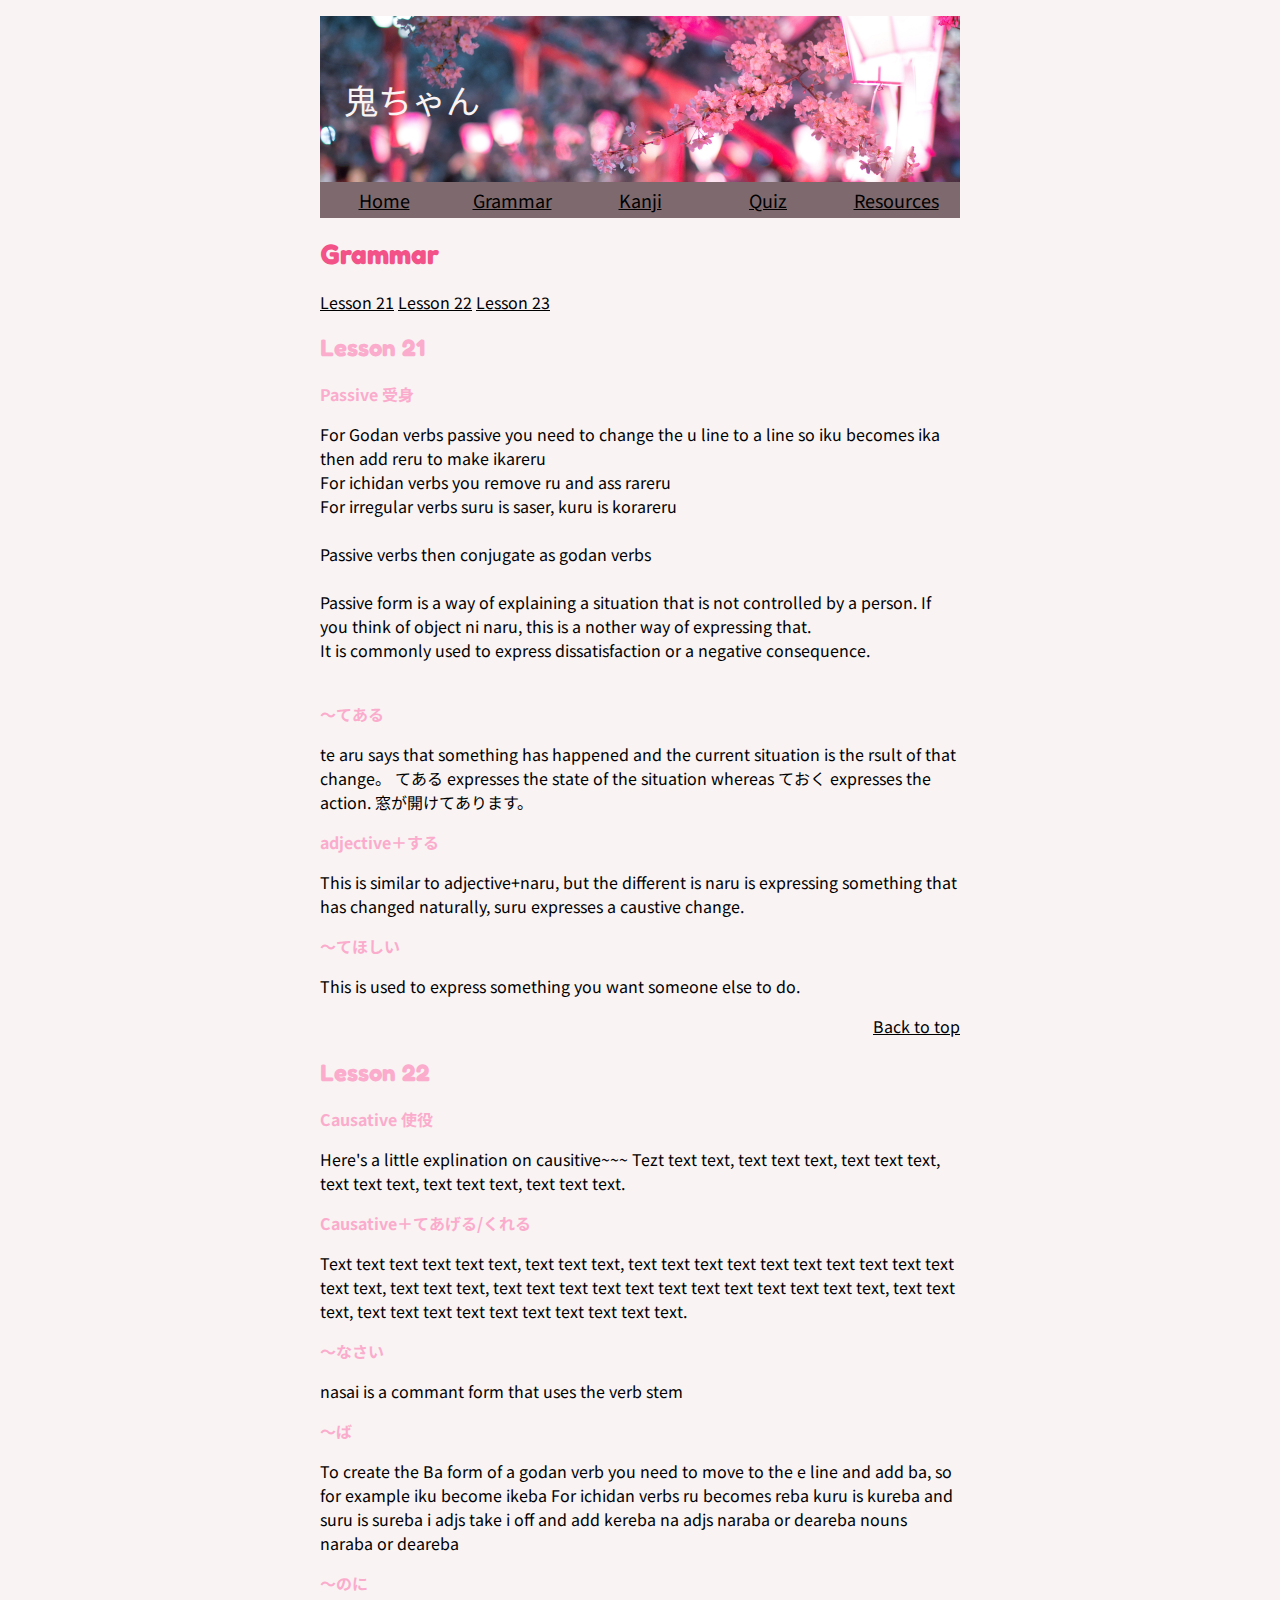
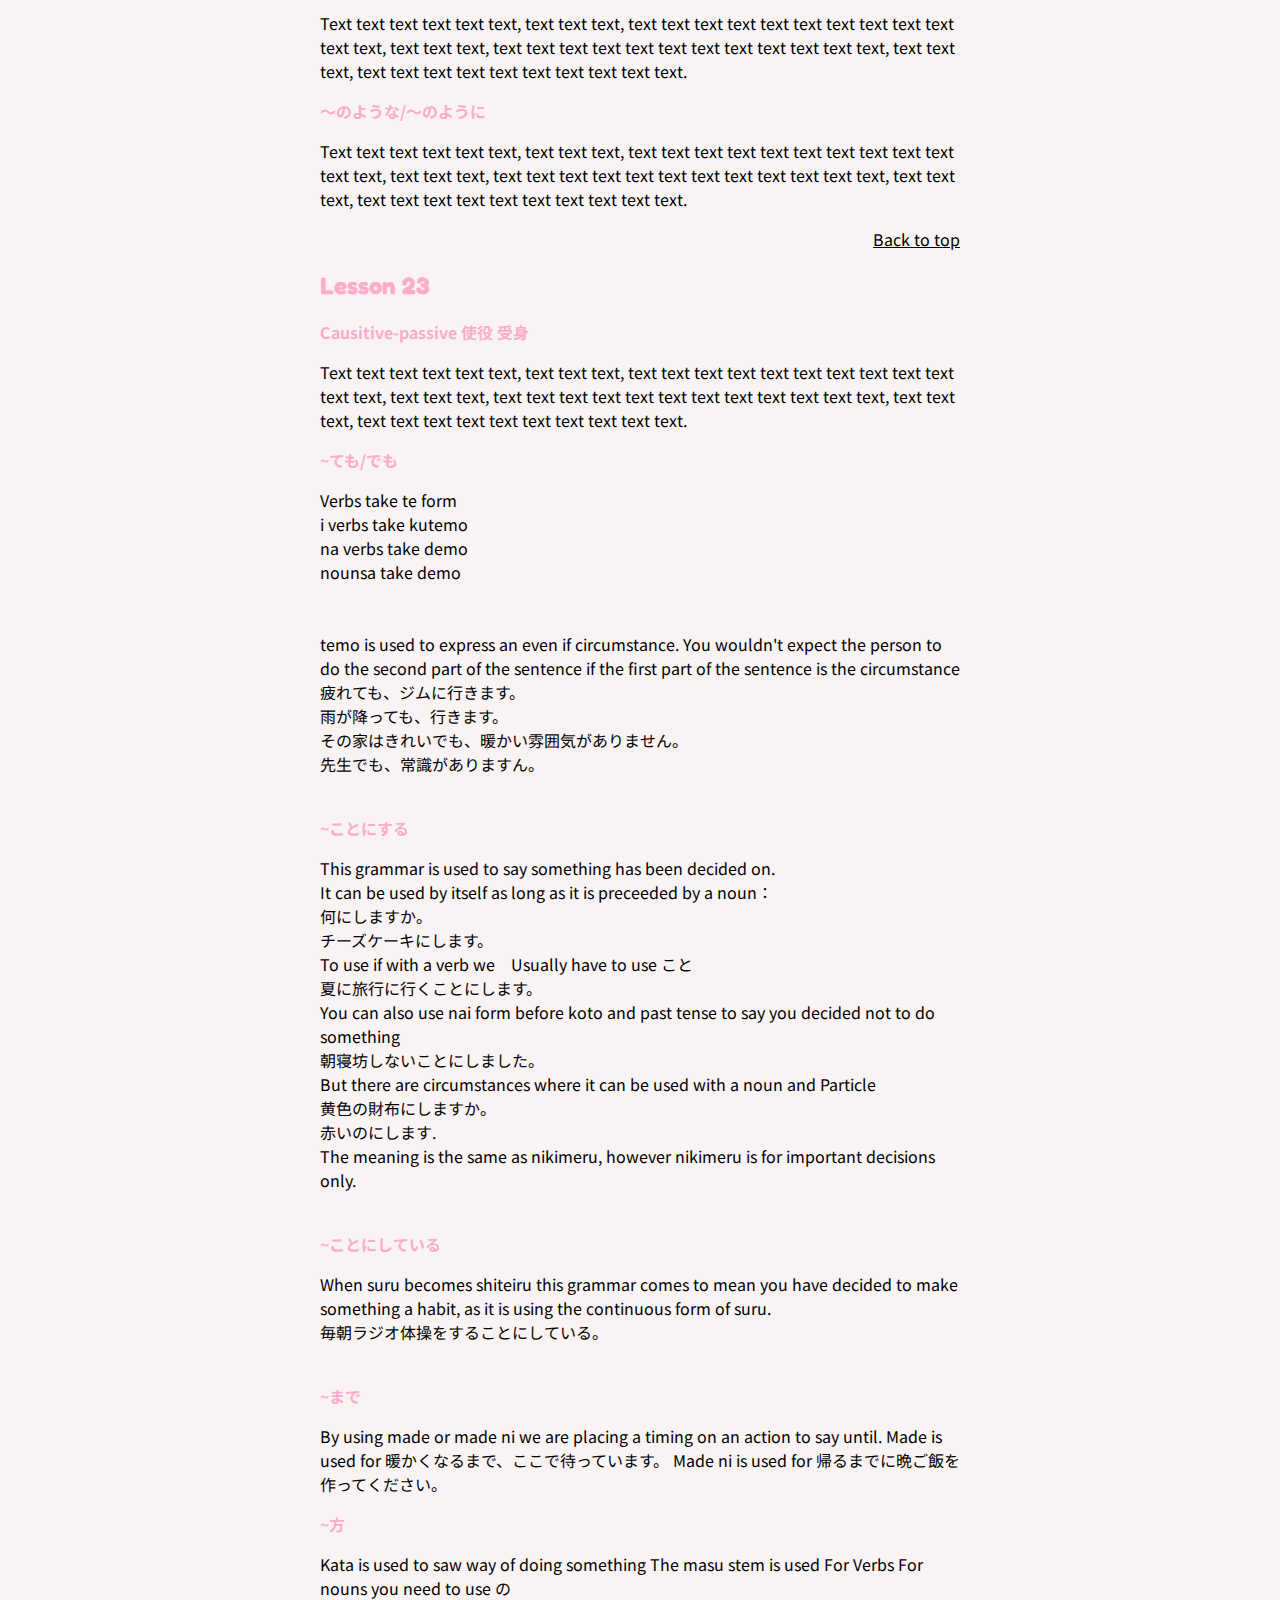
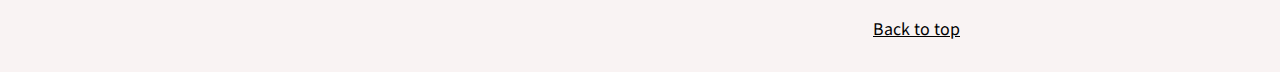
==== grammar.html @ ef345e95 "Add files via upload" ====
<!DOCTYPE html>
<html lang="en">

<head>
    <meta charset="UTF-8">
    <title>Oni-Chan</title>
    <link rel="stylesheet" type="text/css" href="main.css">
</head>

<body>

    <div class="container">
        <div class="header">&nbsp;&nbsp; 鬼ちゃん</div>
        <div class="navi">
            <div class="box box1"><a href="index.html">Home</a></div>
            <div class="box box2"><a href="grammar.html">Grammar</a></div>
            <div class="box box3"><a href="kanji.html">Kanji</a></div>
            <div class="box box4"><a href="quiz.html">Quiz</a></div>
            <div class="box box5"><a href="resources.html">Resources</a></div>
        </div>
        <div class="content">
            <a id="top">
                <p></p>
                <h1>Grammar</h1>
                </p>
            </a>
            <a href="#lesson_21">Lesson 21</a>
            <a href="#lesson_22">Lesson 22</a>
            <a href="#lesson_23">Lesson 23</a>
            <a id="lesson_21">
                <p>
                    <h2>Lesson 21</h2>
                </p>
            </a>
            <p>
            <h3>Passive 受身</h3>
For Godan verbs passive you need to change the u line to a line so iku becomes ika then add reru to make ikareru<br>
For ichidan verbs you remove ru and ass rareru<br>
For irregular verbs suru is saser, kuru is korareru<br>
<br>
Passive verbs then conjugate as godan verbs<br>
<br>
Passive form is a way of explaining a situation that is not controlled by a person. If you think of object ni naru, this is a nother way of expressing that. <br>

It is commonly used to express dissatisfaction or a negative consequence. 
<br>

            <br>
            </p>
            <p>
            <h3>～てある</h3>
te aru says that something has happened and the current situation is the rsult of that change。
てある expresses the state of the situation whereas ておく expresses the action. 
窓が開けてあります。
            <br>
            </p>
            <p>
            <h3>adjective＋する</h3>
This is similar to adjective+naru, but the different is naru is expressing something that has changed naturally, suru expresses a caustive change. 
            <br>
            </p>
            <p>
            <h3>～てほしい</h3>
This is used to express something you want someone else to do. 

            <br>
            </p>
            <a href="#top">
                <p style="text-align:right;">Back to top</p>
            </a>


            <a id="lesson_22">
                <p>
                    <h2>Lesson 22</h2>
                </p>
            </a>
            <p>
            <h3>Causative 使役</h3>
            Here's a little explination on causitive~~~ Tezt text text, text text text, text text text, text text text,
            text text text, text text text.<br></p>
            <p>
            <h3>Causative＋てあげる/くれる</h3>
            Text text text text text text, text text text, text text text text text text text text text text text text,
            text text text, text text text text text text text text text text text text, text text text, text text text
            text text text text text text text.
            <br>
            </p>
            <p>
            <h3>～なさい</h3>
nasai is a commant form that uses the verb stem
            <br>
            </p>
            <p>
            <h3>～ば</h3>
To create the Ba form of a godan verb you need to move to the e line and add ba, so for example iku become ikeba
For ichidan verbs ru becomes reba
kuru is kureba and suru is sureba
i adjs take i off and add kereba
na adjs naraba or deareba
nouns naraba or deareba


            <br>
            </p>
            <p>
            <h3>～のに</h3>
            Text text text text text text, text text text, text text text text text text text text text text text text,
            text text text, text text text text text text text text text text text text, text text text, text text text
            text text text text text text text.
            <br>
            </p>
            <p>
            <h3>～のような/～のように</h3>
            Text text text text text text, text text text, text text text text text text text text text text text text,
            text text text, text text text text text text text text text text text text, text text text, text text text
            text text text text text text text.
            <br>
            </p>
            <a href="#top">
                <p style="text-align:right;">Back to top</p>
            </a>

            <a id="lesson_23">
                <p>
                    <h2>Lesson 23</h2>
                </p>
            </a>
            <p>
            <h3>Causitive-passive 使役 受身</h3>
            Text text text text text text, text text text, text text text text text text text text text text text text,
            text text text, text text text text text text text text text text text text, text text text, text text text
            text text text text text text text.
            <br>
            </p>
            <p>
            <h3>~ても/でも</h3>
Verbs take te form<br>
i verbs take kutemo<br>
na verbs take demo<br>
nounsa take demo<br>
<br><br>
temo is used to express an even if circumstance. You wouldn't expect the person to do the second part of the sentence if the first part of the sentence is the circumstance<br>
疲れても、ジムに行きます。<br>
雨が降っても、行きます。<br>
その家はきれいでも、暖かい雰囲気がありません。<br>
先生でも、常識がありますん。<br>


            <br>
            </p>
            <p>
            <h3>~ことにする</h3>
This grammar is used to say something has been decided on.<br>
It can be used by itself as long as it is preceeded by a noun：<br>
何にしますか。<br>
チーズケーキにします。<br>
To use if with a verb we　Usually have to use こと<br>
夏に旅行に行くことにします。<br>
You can also use nai form before koto and past tense to say you decided not to do something<br>
朝寝坊しないことにしました。<br>
But there are circumstances where it can be used with a noun and Particle<br>
黄色の財布にしますか。<br>
赤いのにします.<br>
The meaning is the same as nikimeru, however nikimeru is for important decisions only.<br>


            <br>
            </p>
            <p>
            <h3>~ことにしている</h3>
When suru becomes shiteiru this grammar comes to mean you have decided to make something a habit, as it is using the continuous form of suru. <br>
毎朝ラジオ体操をすることにしている。<br>
            <br>
            </p>
            <p>
            <h3>~まで</h3>
By using made or made ni we are placing a timing on an action to say until.
Made is used for
暖かくなるまで、ここで待っています。
Made ni is used for
帰るまでに晩ご飯を作ってください。
            <br>
            </p>
            <p>
            <h3>~方</h3>
Kata is used to saw way of doing something
The masu stem is used For Verbs
For nouns you need to use の

            <br>
            </p>
            <a href="#top">
                <p style="text-align:right;">Back to top</p>
            </a>


        </div>



</body>

</html>
---- main.css ----
@import url("https://fonts.googleapis.com/css2?family=Noto+Sans+JP:wght@100&display=swap");
@import url("https://fonts.googleapis.com/css2?family=Fredoka+One&display=swap");
body {
  font-family: "Noto Sans JP", sans-serif;
  margin: auto;
  width: 50%;
  padding: 1em;
}

.wrapper {
  display: flex;
  flex-flow: row wrap;
  font-weight: bold;
}

.wrapper > * {
  padding: 10px;
  flex: 5 100%;
}

.header {
  display: flex;
  color: #f9f3f3;
  font-size: 34px;
  font-family: "Noto Sans JP", sans-serif;
  text-align: left;
  height: 166px;
  width: 100%;
  font-size: 34px;
  background-image: url("header.jpg");
  background-position: center;
  background-repeat: no-repeat;
  background-size: cover;
  align-items: center;
  min-width: 500px;
}

.navi {
  display: flex;
  min-width: 500px;
}

.container {
  display: flex;
  flex-direction: column;
  min-width: 500px;
}

/* .content {;} */
.box {
  color: #f9f3f3;
  font-size: 18px;
  font-family: "Noto Sans JP", sans-serif;
  text-align: center;
  padding: 5px;
  justify-content: center;
  flex-basis: 20%;
  background: #7e6a6e;
}

h1 {
  color: #f25287;
  font-size: 28px;
  font-family: "Fredoka One", cursive;
}

h2 {
  color: #fbaccc;
  font-size: 24px;
  font-family: "Fredoka One", cursive;
}

h3 {
  color: #fbaccc;
  font-size: 16px;
}

* {
  color: black;
}
body {
  background-color: #f9f3f3;
}
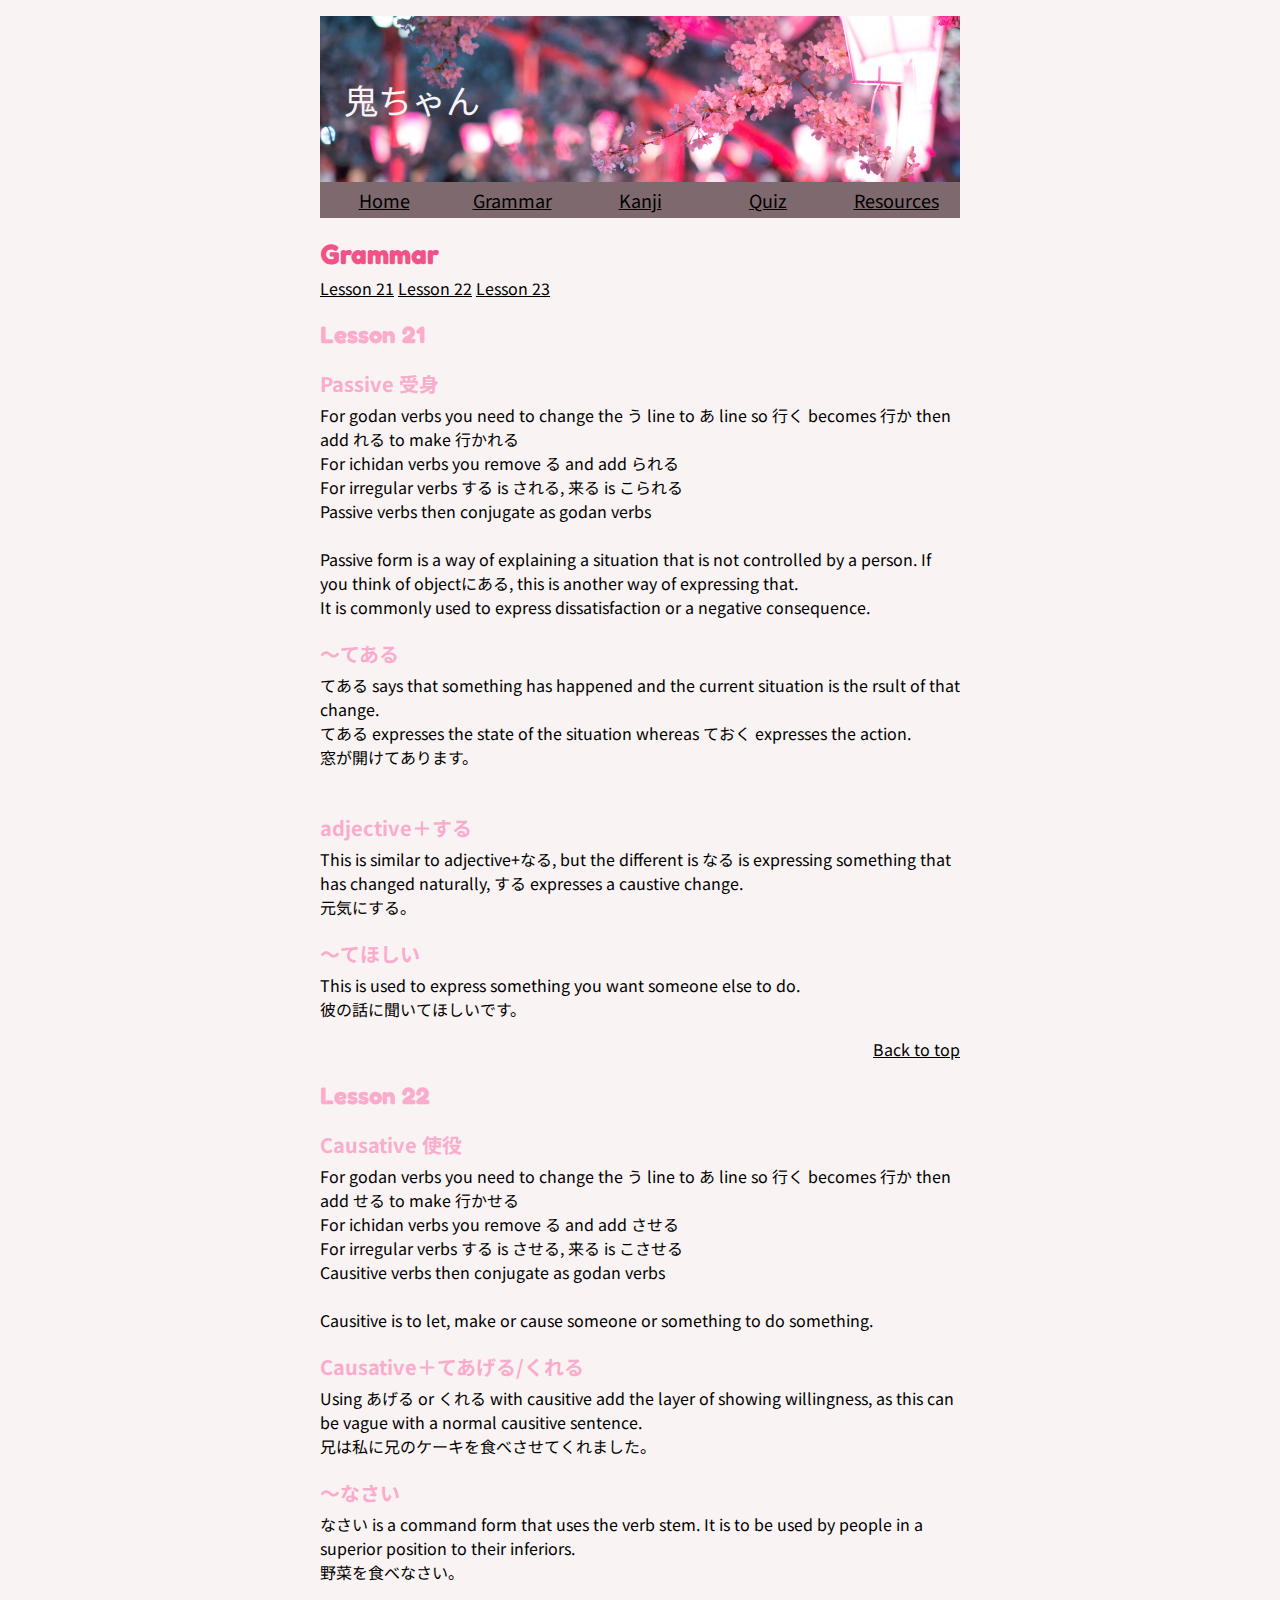
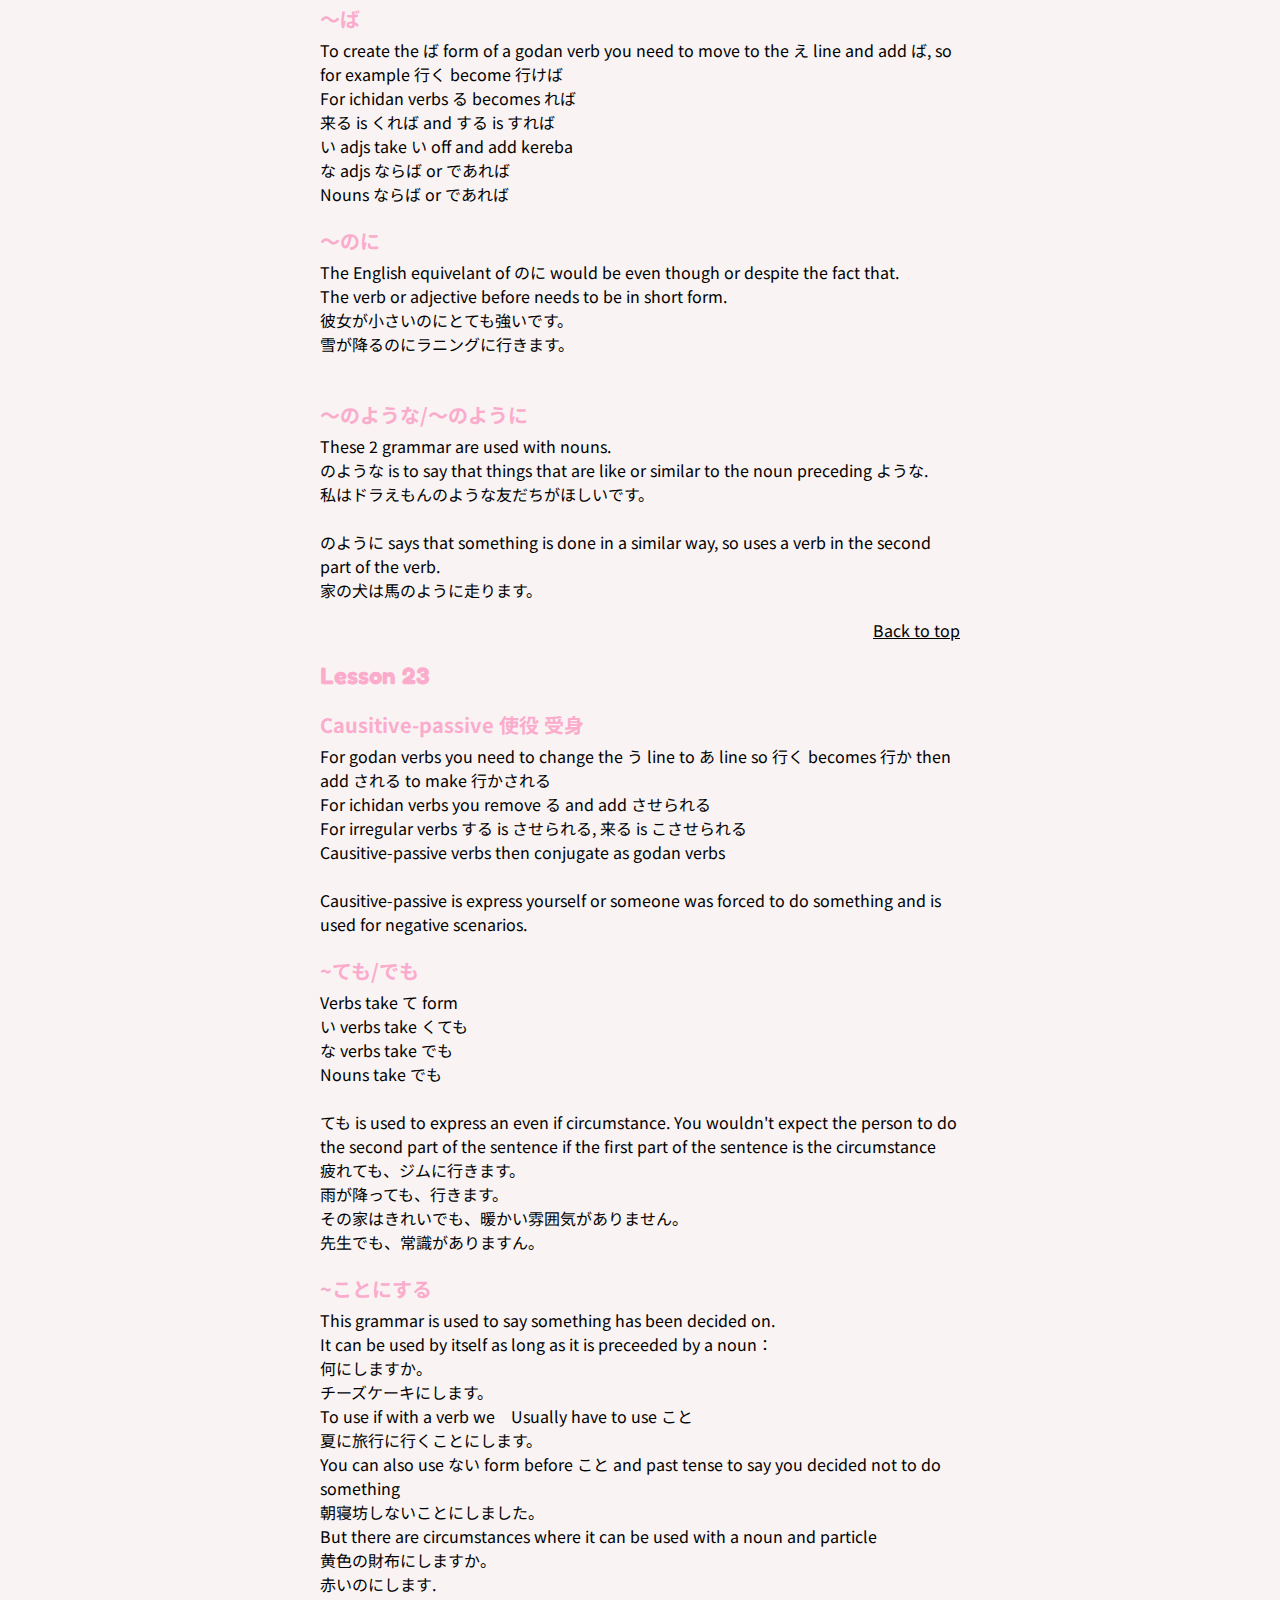
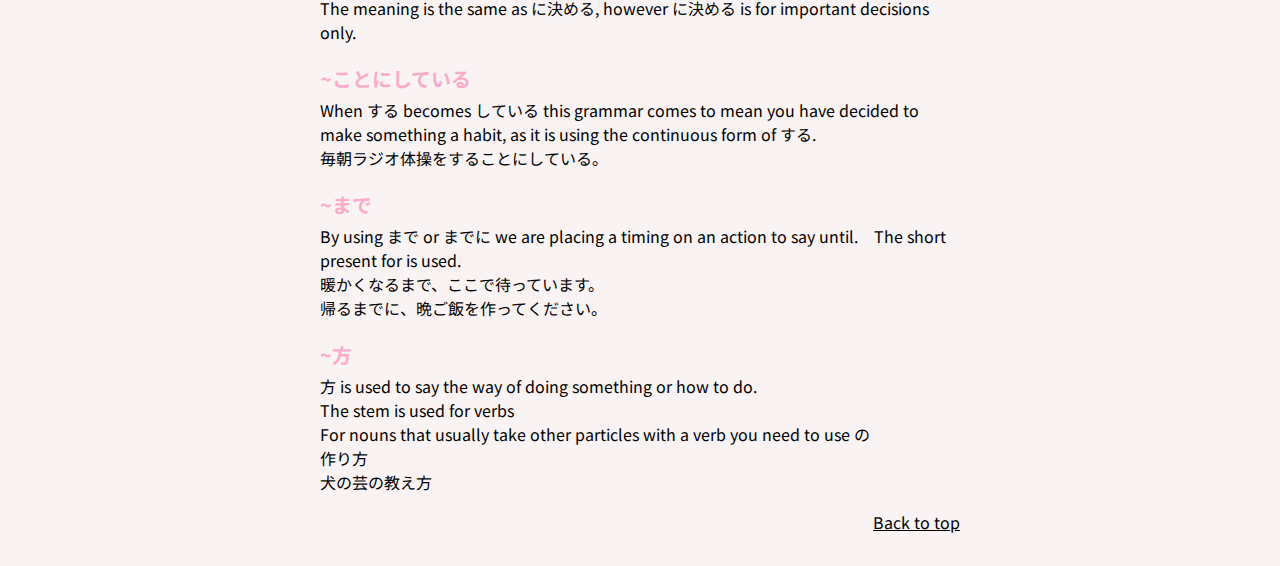
==== commit deef66bb: "Add files via upload" ====
--- a/grammar.html
+++ b/grammar.html
@@ -20,136 +20,131 @@
         </div>
         <div class="content">
             <a id="top">
-                <p></p>
+
                 <h1>Grammar</h1>
-                </p>
+
             </a>
             <a href="#lesson_21">Lesson 21</a>
             <a href="#lesson_22">Lesson 22</a>
             <a href="#lesson_23">Lesson 23</a>
             <a id="lesson_21">
-                <p>
+
                     <h2>Lesson 21</h2>
-                </p>
+
             </a>
-            <p>
+
             <h3>Passive 受身</h3>
-For Godan verbs passive you need to change the u line to a line so iku becomes ika then add reru to make ikareru<br>
-For ichidan verbs you remove ru and ass rareru<br>
-For irregular verbs suru is saser, kuru is korareru<br>
-<br>
+For godan verbs you need to change the う line to あ line so 行く becomes 行か then add れる to make 行かれる<br>
+For ichidan verbs you remove る and add られる<br>
+For irregular verbs する is される, 来る is こられる<br>
 Passive verbs then conjugate as godan verbs<br>
 <br>
-Passive form is a way of explaining a situation that is not controlled by a person. If you think of object ni naru, this is a nother way of expressing that. <br>
+Passive form is a way of explaining a situation that is not controlled by a person. If you think of objectにある, this is another way of expressing that. <br>
 
 It is commonly used to express dissatisfaction or a negative consequence. 
 <br>
 
+            <h3>～てある</h3>
+てある says that something has happened and the current situation is the rsult of that change.<br>
+てある expresses the state of the situation whereas ておく expresses the action. <br>
+窓が開けてあります。<br>
             <br>
-            </p>
-            <p>
-            <h3>～てある</h3>
-te aru says that something has happened and the current situation is the rsult of that change。
-てある expresses the state of the situation whereas ておく expresses the action. 
-窓が開けてあります。
+
+            <h3>adjective＋する</h3>
+This is similar to adjective+なる, but the different is なる is expressing something that has changed naturally, する expresses a caustive change. <br>
+元気にする。
             <br>
-            </p>
-            <p>
-            <h3>adjective＋する</h3>
-This is similar to adjective+naru, but the different is naru is expressing something that has changed naturally, suru expresses a caustive change. 
-            <br>
-            </p>
-            <p>
+
             <h3>～てほしい</h3>
-This is used to express something you want someone else to do. 
+This is used to express something you want someone else to do. <br>
+
+彼の話に聞いてほしいです。
 
             <br>
-            </p>
+
             <a href="#top">
                 <p style="text-align:right;">Back to top</p>
             </a>
 
 
             <a id="lesson_22">
-                <p>
                     <h2>Lesson 22</h2>
-                </p>
             </a>
-            <p>
             <h3>Causative 使役</h3>
-            Here's a little explination on causitive~~~ Tezt text text, text text text, text text text, text text text,
-            text text text, text text text.<br></p>
-            <p>
-            <h3>Causative＋てあげる/くれる</h3>
-            Text text text text text text, text text text, text text text text text text text text text text text text,
-            text text text, text text text text text text text text text text text text, text text text, text text text
-            text text text text text text text.
-            <br>
-            </p>
-            <p>
-            <h3>～なさい</h3>
-nasai is a commant form that uses the verb stem
-            <br>
-            </p>
-            <p>
-            <h3>～ば</h3>
-To create the Ba form of a godan verb you need to move to the e line and add ba, so for example iku become ikeba
-For ichidan verbs ru becomes reba
-kuru is kureba and suru is sureba
-i adjs take i off and add kereba
-na adjs naraba or deareba
-nouns naraba or deareba
+For godan verbs you need to change the う line to あ line so 行く becomes 行か then add せる to make 行かせる<br>
+For ichidan verbs you remove る and add させる<br>
+For irregular verbs する is させる, 来る is こさせる<br>
+Causitive verbs then conjugate as godan verbs<br><br>
+Causitive is to let, make or cause someone or something to do something.<br>
 
 
+            <h3>Causative＋てあげる/くれる</h3>
+Using あげる or くれる with causitive add the layer of showing willingness, as this can be vague with a normal causitive sentence. <br>
+兄は私に兄のケーキを食べさせてくれました。
             <br>
-            </p>
-            <p>
+            <h3>～なさい</h3>
+なさい is a command form that uses the verb stem. It is to be used by people in a superior position to their inferiors. <br>
+野菜を食べなさい。<br>
+
+
+
+            <h3>～ば</h3>
+To create the ば form of a godan verb you need to move to the え line and add ば, so for example 行く become 行けば<br>
+For ichidan verbs る becomes れば<br>
+来る is くれば and する is すれば<br>
+い adjs take い off and add kereba<br>
+な adjs ならば or であれば<br>
+Nouns ならば or であれば<br>
+
+
+
             <h3>～のに</h3>
-            Text text text text text text, text text text, text text text text text text text text text text text text,
-            text text text, text text text text text text text text text text text text, text text text, text text text
-            text text text text text text text.
+The English equivelant of のに would be even though or despite the fact that.<br>
+The verb or adjective before needs to be in short form.<br>
+彼女が小さいのにとても強いです。<br>
+雪が降るのにラニングに行きます。<br>
             <br>
-            </p>
-            <p>
+
             <h3>～のような/～のように</h3>
-            Text text text text text text, text text text, text text text text text text text text text text text text,
-            text text text, text text text text text text text text text text text text, text text text, text text text
-            text text text text text text text.
-            <br>
-            </p>
+These 2 grammar are used with nouns. <br>
+のような is to say that things that are like or similar to the noun preceding ような. <br>
+私はドラえもんのような友だちがほしいです。<br>
+<br>
+のように says that something is done in a similar way, so uses a verb in the second part of the verb.<br>
+家の犬は馬のように走ります。
+<br>
+
             <a href="#top">
                 <p style="text-align:right;">Back to top</p>
             </a>
 
             <a id="lesson_23">
-                <p>
+
                     <h2>Lesson 23</h2>
-                </p>
+
             </a>
-            <p>
+
             <h3>Causitive-passive 使役 受身</h3>
-            Text text text text text text, text text text, text text text text text text text text text text text text,
-            text text text, text text text text text text text text text text text text, text text text, text text text
-            text text text text text text text.
-            <br>
-            </p>
-            <p>
+For godan verbs you need to change the う line to あ line so 行く becomes 行か then add される to make 行かされる<br>
+For ichidan verbs you remove る and add させられる<br>
+For irregular verbs する is させられる, 来る is こさせられる<br>
+Causitive-passive verbs then conjugate as godan verbs<br><br>
+Causitive-passive is express yourself or someone was forced to do something and is used for negative scenarios.<br>
+
             <h3>~ても/でも</h3>
-Verbs take te form<br>
-i verbs take kutemo<br>
-na verbs take demo<br>
-nounsa take demo<br>
-<br><br>
-temo is used to express an even if circumstance. You wouldn't expect the person to do the second part of the sentence if the first part of the sentence is the circumstance<br>
+Verbs take て form<br>
+い verbs take くても<br>
+な verbs take でも<br>
+Nouns take でも<br>
+<br>
+ても is used to express an even if circumstance. You wouldn't expect the person to do the second part of the sentence if the first part of the sentence is the circumstance<br>
 疲れても、ジムに行きます。<br>
 雨が降っても、行きます。<br>
 その家はきれいでも、暖かい雰囲気がありません。<br>
 先生でも、常識がありますん。<br>
 
 
-            <br>
-            </p>
-            <p>
+
             <h3>~ことにする</h3>
 This grammar is used to say something has been decided on.<br>
 It can be used by itself as long as it is preceeded by a noun：<br>
@@ -157,39 +152,30 @@
 チーズケーキにします。<br>
 To use if with a verb we　Usually have to use こと<br>
 夏に旅行に行くことにします。<br>
-You can also use nai form before koto and past tense to say you decided not to do something<br>
+You can also use ない form before こと and past tense to say you decided not to do something<br>
 朝寝坊しないことにしました。<br>
-But there are circumstances where it can be used with a noun and Particle<br>
+But there are circumstances where it can be used with a noun and particle<br>
 黄色の財布にしますか。<br>
 赤いのにします.<br>
-The meaning is the same as nikimeru, however nikimeru is for important decisions only.<br>
+The meaning is the same as に決める, however に決める is for important decisions only.<br>
 
 
-            <br>
-            </p>
-            <p>
+
             <h3>~ことにしている</h3>
-When suru becomes shiteiru this grammar comes to mean you have decided to make something a habit, as it is using the continuous form of suru. <br>
+When する becomes している this grammar comes to mean you have decided to make something a habit, as it is using the continuous form of する. <br>
 毎朝ラジオ体操をすることにしている。<br>
-            <br>
-            </p>
-            <p>
+
             <h3>~まで</h3>
-By using made or made ni we are placing a timing on an action to say until.
-Made is used for
-暖かくなるまで、ここで待っています。
-Made ni is used for
-帰るまでに晩ご飯を作ってください。
-            <br>
-            </p>
-            <p>
+By using まで or までに we are placing a timing on an action to say until.　The short present for is used. <br>
+暖かくなるまで、ここで待っています。<br>
+帰るまでに、晩ご飯を作ってください。<br>
+
             <h3>~方</h3>
-Kata is used to saw way of doing something
-The masu stem is used For Verbs
-For nouns you need to use の
-
-            <br>
-            </p>
+方 is used to say the way of doing something or how to do.<br>
+The stem is used for verbs<br>
+For nouns that usually take other particles with a verb you need to use の<br>
+作り方<br>
+犬の芸の教え方<br>
             <a href="#top">
                 <p style="text-align:right;">Back to top</p>
             </a>
--- a/main.css
+++ b/main.css
@@ -5,6 +5,7 @@
   margin: auto;
   width: 50%;
   padding: 1em;
+  background-color: #f9f3f3;
 }
 
 .wrapper {
@@ -62,22 +63,22 @@
   color: #f25287;
   font-size: 28px;
   font-family: "Fredoka One", cursive;
+  margin-bottom: 5px;
 }
 
 h2 {
   color: #fbaccc;
   font-size: 24px;
   font-family: "Fredoka One", cursive;
+  margin-bottom: 5px;
 }
 
 h3 {
   color: #fbaccc;
-  font-size: 16px;
+  font-size: 20px;
+  margin-bottom: 5px;
 }
 
 * {
   color: black;
 }
-body {
-  background-color: #f9f3f3;
-}
